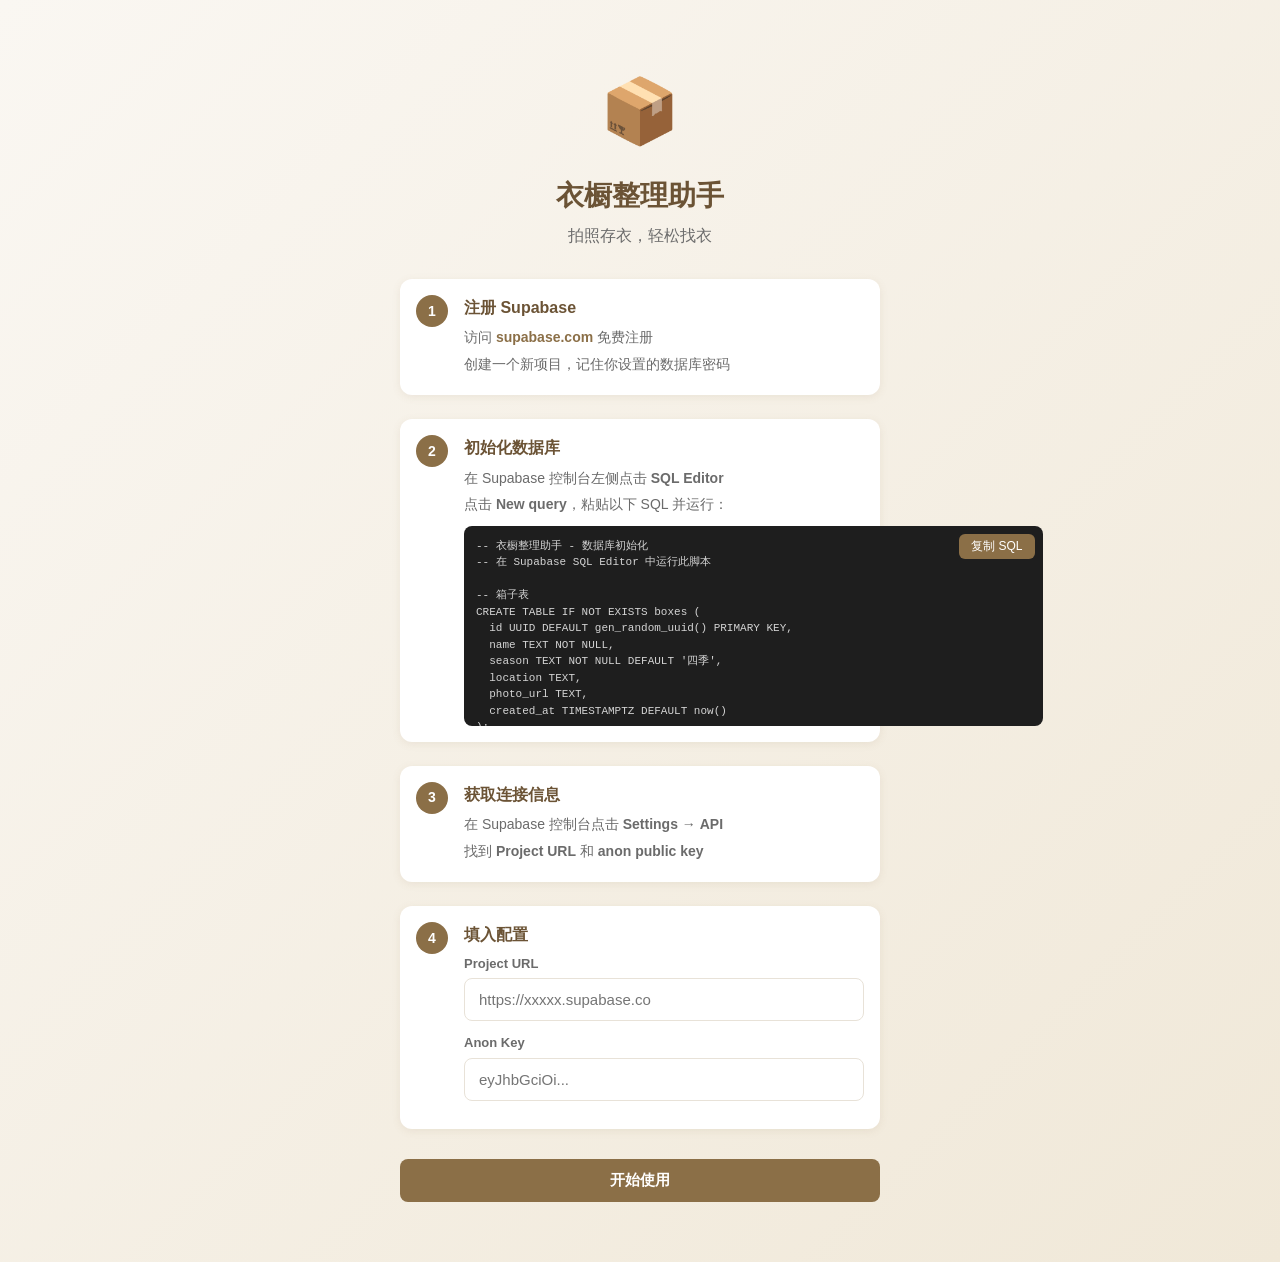
==== docs/index.html @ 1fc4393b "Update app with local Supabase SDK and fixes - Move app files to docs/ folder for GitHub Pages - Bun" ====
<!DOCTYPE html>
<html lang="zh-CN">
<head>
  <meta charset="UTF-8">
  <meta name="viewport" content="width=device-width, initial-scale=1.0, maximum-scale=1.0, user-scalable=no">
  <meta name="theme-color" content="#8B6F47">
  <meta name="apple-mobile-web-app-capable" content="yes">
  <meta name="apple-mobile-web-app-status-bar-style" content="black-translucent">
  <title>衣橱整理助手</title>
  <link rel="manifest" href="manifest.json">
  <link rel="icon" type="image/svg+xml" href="data:image/svg+xml,<svg xmlns='http://www.w3.org/2000/svg' viewBox='0 0 100 100'><text y='.9em' font-size='90'>📦</text></svg>">
  <link rel="stylesheet" href="style.css">
</head>
<body>

  <!-- ========== 引导配置页 ========== -->
  <div id="page-setup" class="page active">
    <div class="setup-container">
      <div class="setup-header">
        <div class="setup-icon">📦</div>
        <h1>衣橱整理助手</h1>
        <p class="setup-subtitle">拍照存衣，轻松找衣</p>
      </div>

      <div class="setup-steps">
        <div class="setup-step">
          <div class="step-num">1</div>
          <div class="step-content">
            <h3>注册 Supabase</h3>
            <p>访问 <a href="https://supabase.com" target="_blank">supabase.com</a> 免费注册</p>
            <p>创建一个新项目，记住你设置的数据库密码</p>
          </div>
        </div>

        <div class="setup-step">
          <div class="step-num">2</div>
          <div class="step-content">
            <h3>初始化数据库</h3>
            <p>在 Supabase 控制台左侧点击 <strong>SQL Editor</strong></p>
            <p>点击 <strong>New query</strong>，粘贴以下 SQL 并运行：</p>
            <div class="sql-block">
              <button class="copy-btn" onclick="copySQL()">复制 SQL</button>
              <pre id="sql-content">-- 衣橱整理助手 - 数据库初始化
-- 在 Supabase SQL Editor 中运行此脚本

-- 箱子表
CREATE TABLE IF NOT EXISTS boxes (
  id UUID DEFAULT gen_random_uuid() PRIMARY KEY,
  name TEXT NOT NULL,
  season TEXT NOT NULL DEFAULT '四季',
  location TEXT,
  photo_url TEXT,
  created_at TIMESTAMPTZ DEFAULT now()
);

-- 衣服表
CREATE TABLE IF NOT EXISTS clothes (
  id UUID DEFAULT gen_random_uuid() PRIMARY KEY,
  box_id UUID REFERENCES boxes(id) ON DELETE CASCADE,
  name TEXT NOT NULL,
  category TEXT,
  color TEXT,
  tags TEXT[] DEFAULT '{}',
  photo_url TEXT,
  ai_labels TEXT[] DEFAULT '{}',
  status TEXT DEFAULT 'stored' CHECK (status IN ('stored', 'taken_out')),
  created_at TIMESTAMPTZ DEFAULT now()
);

-- 启用 RLS（行级安全）
ALTER TABLE boxes ENABLE ROW LEVEL SECURITY;
ALTER TABLE clothes ENABLE ROW LEVEL SECURITY;

-- 允许匿名访问（个人使用）
CREATE POLICY "allow_all_boxes" ON boxes FOR ALL USING (true) WITH CHECK (true);
CREATE POLICY "allow_all_clothes" ON clothes FOR ALL USING (true) WITH CHECK (true);

-- 创建存储桶
INSERT INTO storage.buckets (id, name, public)
VALUES ('wardrobe-photos', 'wardrobe-photos', true)
ON CONFLICT (id) DO NOTHING;

-- 存储策略
CREATE POLICY "allow_upload_photos"
ON storage.objects FOR INSERT
WITH CHECK (bucket_id = 'wardrobe-photos');

CREATE POLICY "allow_read_photos"
ON storage.objects FOR SELECT
USING (bucket_id = 'wardrobe-photos');

CREATE POLICY "allow_delete_photos"
ON storage.objects FOR DELETE
USING (bucket_id = 'wardrobe-photos');</pre>
            </div>
          </div>
        </div>

        <div class="setup-step">
          <div class="step-num">3</div>
          <div class="step-content">
            <h3>获取连接信息</h3>
            <p>在 Supabase 控制台点击 <strong>Settings</strong> → <strong>API</strong></p>
            <p>找到 <strong>Project URL</strong> 和 <strong>anon public key</strong></p>
          </div>
        </div>

        <div class="setup-step">
          <div class="step-num">4</div>
          <div class="step-content">
            <h3>填入配置</h3>
            <div class="input-group">
              <label>Project URL</label>
              <input type="url" id="setup-url" placeholder="https://xxxxx.supabase.co">
            </div>
            <div class="input-group">
              <label>Anon Key</label>
              <input type="text" id="setup-key" placeholder="eyJhbGciOi...">
            </div>
          </div>
        </div>
      </div>

      <button class="btn-primary btn-start" onclick="startApp()">开始使用</button>
    </div>
  </div>

  <!-- ========== 主应用 ========== -->
  <div id="app" class="app-container" style="display:none">

    <!-- 顶部标题栏 -->
    <header class="app-header">
      <h1 id="header-title">我的衣橱</h1>
      <button id="btn-header-action" class="btn-icon" style="display:none">
        <svg width="24" height="24" viewBox="0 0 24 24" fill="none" stroke="currentColor" stroke-width="2">
          <path d="M3 12h18M3 6h18M3 18h18"/>
        </svg>
      </button>
    </header>

    <!-- ===== 首页 ===== -->
    <main id="page-home" class="page-content active">
      <div class="stats-bar">
        <div class="stat-item">
          <span class="stat-num" id="stat-boxes">0</span>
          <span class="stat-label">箱子</span>
        </div>
        <div class="stat-item">
          <span class="stat-num" id="stat-clothes">0</span>
          <span class="stat-label">衣物</span>
        </div>
        <div class="stat-item">
          <span class="stat-num" id="stat-stored">0</span>
          <span class="stat-label">已收纳</span>
        </div>
      </div>

      <div class="section-header">
        <h2>最近添加</h2>
        <a href="#" class="link-more" onclick="navigateTo('search');return false;">查看全部</a>
      </div>
      <div id="recent-clothes" class="clothes-grid"></div>

      <div class="section-header">
        <h2>我的箱子</h2>
        <button class="btn-text" onclick="navigateTo('boxes')">管理</button>
      </div>
      <div id="home-boxes" class="boxes-list"></div>

      <div id="empty-home" class="empty-state" style="display:none">
        <div class="empty-icon">👗</div>
        <p>还没有收纳任何衣物</p>
        <button class="btn-primary" onclick="navigateTo('add')">开始收纳</button>
      </div>
    </main>

    <!-- ===== 箱子列表页 ===== -->
    <main id="page-boxes" class="page-content">
      <div id="boxes-list" class="boxes-list"></div>
      <div id="empty-boxes" class="empty-state" style="display:none">
        <div class="empty-icon">📦</div>
        <p>还没有创建箱子</p>
        <button class="btn-primary" onclick="showAddBoxModal()">创建第一个箱子</button>
      </div>
    </main>

    <!-- ===== 箱子详情页 ===== -->
    <main id="page-box-detail" class="page-content">
      <div id="box-detail-header" class="box-detail-header"></div>
      <div id="box-clothes" class="clothes-grid"></div>
      <div id="empty-box-clothes" class="empty-state" style="display:none">
        <div class="empty-icon">🧹</div>
        <p>这个箱子是空的</p>
        <button class="btn-primary" onclick="navigateTo('add')">添加衣物</button>
      </div>
    </main>

    <!-- ===== 添加衣物页 ===== -->
    <main id="page-add" class="page-content">
      <div class="add-form">
        <!-- 拍照区域 -->
        <div class="photo-section">
          <div id="photo-preview" class="photo-preview" onclick="takePhoto()">
            <div class="photo-placeholder">
              <svg width="48" height="48" viewBox="0 0 24 24" fill="none" stroke="currentColor" stroke-width="1.5">
                <rect x="3" y="3" width="18" height="18" rx="2"/>
                <circle cx="8.5" cy="8.5" r="1.5"/>
                <path d="M21 15l-5-5L5 21"/>
              </svg>
              <span>点击拍照或选择图片</span>
            </div>
            <img id="photo-img" style="display:none">
          </div>
          <input type="file" id="photo-input" accept="image/*" capture="environment" style="display:none" onchange="handlePhoto(event)">

          <!-- AI 识别结果 -->
          <div id="ai-result" class="ai-result" style="display:none">
            <div class="ai-badge">🤖 AI 识别</div>
            <div id="ai-tags" class="ai-tags"></div>
          </div>
        </div>

        <!-- 表单 -->
        <div class="form-group">
          <label>衣物名称 <span class="required">*</span></label>
          <input type="text" id="add-name" placeholder="如：黑色羽绒服">
        </div>

        <div class="form-group">
          <label>分类</label>
          <select id="add-category">
            <option value="">请选择分类</option>
            <option value="上衣">上衣</option>
            <option value="裤子">裤子</option>
            <option value="裙子">裙子</option>
            <option value="外套">外套</option>
            <option value="内衣">内衣</option>
            <option value="鞋子">鞋子</option>
            <option value="配饰">配饰</option>
            <option value="其他">其他</option>
          </select>
        </div>

        <div class="form-group">
          <label>颜色</label>
          <div class="color-picker">
            <button class="color-btn" data-color="黑色" style="background:#333"></button>
            <button class="color-btn" data-color="白色" style="background:#fff;border:1px solid #ddd"></button>
            <button class="color-btn" data-color="红色" style="background:#e74c3c"></button>
            <button class="color-btn" data-color="蓝色" style="background:#3498db"></button>
            <button class="color-btn" data-color="绿色" style="background:#2ecc71"></button>
            <button class="color-btn" data-color="黄色" style="background:#f1c40f"></button>
            <button class="color-btn" data-color="灰色" style="background:#95a5a6"></button>
            <button class="color-btn" data-color="棕色" style="background:#8B6F47"></button>
            <button class="color-btn" data-color="粉色" style="background:#fd79a8"></button>
            <button class="color-btn" data-color="紫色" style="background:#9b59b6"></button>
          </div>
          <input type="text" id="add-color" placeholder="或输入颜色" style="margin-top:8px">
        </div>

        <div class="form-group">
          <label>标签</label>
          <div class="tags-input-wrapper">
            <div id="add-tags-container" class="tags-container"></div>
            <input type="text" id="add-tags-input" placeholder="输入标签后回车">
          </div>
        </div>

        <div class="form-group">
          <label>放入箱子 <span class="required">*</span></label>
          <select id="add-box">
            <option value="">请选择箱子</option>
          </select>
          <button class="btn-text btn-add-box-inline" onclick="showAddBoxModal()">+ 新建箱子</button>
        </div>

        <button class="btn-primary btn-save" onclick="saveClothes()" id="btn-save-clothes">
          <span class="btn-text-content">保存衣物</span>
          <span class="btn-loading" style="display:none">保存中...</span>
        </button>
      </div>
    </main>

    <!-- ===== 搜索页 ===== -->
    <main id="page-search" class="page-content">
      <div class="search-bar">
        <input type="text" id="search-input" placeholder="搜索衣物名称、标签、颜色...">
        <button class="btn-icon" onclick="doSearch()">
          <svg width="20" height="20" viewBox="0 0 24 24" fill="none" stroke="currentColor" stroke-width="2">
            <circle cx="11" cy="11" r="8"/>
            <path d="M21 21l-4.35-4.35"/>
          </svg>
        </button>
      </div>

      <div class="filter-bar">
        <button class="filter-chip active" data-filter="all" onclick="setFilter('all',this)">全部</button>
        <button class="filter-chip" data-filter="上衣" onclick="setFilter('上衣',this)">上衣</button>
        <button class="filter-chip" data-filter="裤子" onclick="setFilter('裤子',this)">裤子</button>
        <button class="filter-chip" data-filter="外套" onclick="setFilter('外套',this)">外套</button>
        <button class="filter-chip" data-filter="裙子" onclick="setFilter('裙子',this)">裙子</button>
        <button class="filter-chip" data-filter="鞋子" onclick="setFilter('鞋子',this)">鞋子</button>
      </div>

      <div class="filter-bar">
        <button class="filter-chip active" data-season="all" onclick="setSeasonFilter('all',this)">所有季节</button>
        <button class="filter-chip" data-season="春季" onclick="setSeasonFilter('春季',this)">春季</button>
        <button class="filter-chip" data-season="夏季" onclick="setSeasonFilter('夏季',this)">夏季</button>
        <button class="filter-chip" data-season="秋季" onclick="setSeasonFilter('秋季',this)">秋季</button>
        <button class="filter-chip" data-season="冬季" onclick="setSeasonFilter('冬季',this)">冬季</button>
      </div>

      <div id="search-results" class="clothes-grid"></div>
      <div id="empty-search" class="empty-state" style="display:none">
        <div class="empty-icon">🔍</div>
        <p>没有找到匹配的衣物</p>
      </div>
    </main>

    <!-- ===== 底部导航 ===== -->
    <nav class="bottom-nav">
      <button class="nav-item active" data-page="home" onclick="navigateTo('home')">
        <svg width="24" height="24" viewBox="0 0 24 24" fill="none" stroke="currentColor" stroke-width="2">
          <path d="M3 9l9-7 9 7v11a2 2 0 01-2 2H5a2 2 0 01-2-2z"/>
        </svg>
        <span>首页</span>
      </button>
      <button class="nav-item" data-page="boxes" onclick="navigateTo('boxes')">
        <svg width="24" height="24" viewBox="0 0 24 24" fill="none" stroke="currentColor" stroke-width="2">
          <path d="M21 16V8a2 2 0 00-1-1.73l-7-4a2 2 0 00-2 0l-7 4A2 2 0 003 8v8a2 2 0 001 1.73l7 4a2 2 0 002 0l7-4A2 2 0 0021 16z"/>
        </svg>
        <span>箱子</span>
      </button>
      <button class="nav-item nav-add" data-page="add" onclick="navigateTo('add')">
        <div class="nav-add-btn">
          <svg width="28" height="28" viewBox="0 0 24 24" fill="none" stroke="currentColor" stroke-width="2.5">
            <path d="M12 5v14M5 12h14"/>
          </svg>
        </div>
        <span>收纳</span>
      </button>
      <button class="nav-item" data-page="search" onclick="navigateTo('search')">
        <svg width="24" height="24" viewBox="0 0 24 24" fill="none" stroke="currentColor" stroke-width="2">
          <circle cx="11" cy="11" r="8"/>
          <path d="M21 21l-4.35-4.35"/>
        </svg>
        <span>搜索</span>
      </button>
      <button class="nav-item" data-page="settings" onclick="navigateTo('settings')">
        <svg width="24" height="24" viewBox="0 0 24 24" fill="none" stroke="currentColor" stroke-width="2">
          <circle cx="12" cy="12" r="3"/>
          <path d="M12 1v2M12 21v2M4.22 4.22l1.42 1.42M18.36 18.36l1.42 1.42M1 12h2M21 12h2M4.22 19.78l1.42-1.42M18.36 5.64l1.42-1.42"/>
        </svg>
        <span>设置</span>
      </button>
    </nav>
  </div>

  <!-- ========== 弹窗：添加箱子 ========== -->
  <div id="modal-add-box" class="modal-overlay" onclick="closeModal('modal-add-box')">
    <div class="modal-content" onclick="event.stopPropagation()">
      <div class="modal-header">
        <h2 id="modal-box-title">新建箱子</h2>
        <button class="btn-close" onclick="closeModal('modal-add-box')">&times;</button>
      </div>
      <div class="modal-body">
        <div class="form-group">
          <label>箱子名称 <span class="required">*</span></label>
          <input type="text" id="box-name" placeholder="如：冬季大箱子">
        </div>
        <div class="form-group">
          <label>季节</label>
          <div class="season-picker">
            <button class="season-btn active" data-season="春季" onclick="selectSeason(this)">🌸 春季</button>
            <button class="season-btn" data-season="夏季" onclick="selectSeason(this)">☀️ 夏季</button>
            <button class="season-btn" data-season="秋季" onclick="selectSeason(this)">🍂 秋季</button>
            <button class="season-btn" data-season="冬季" onclick="selectSeason(this)">❄️ 冬季</button>
            <button class="season-btn" data-season="四季" onclick="selectSeason(this)">📅 四季</button>
          </div>
        </div>
        <div class="form-group">
          <label>存放位置</label>
          <input type="text" id="box-location" placeholder="如：卧室床底、储物间">
        </div>
        <div class="form-group">
          <label>备注</label>
          <textarea id="box-notes" placeholder="可选备注信息" rows="2"></textarea>
        </div>
      </div>
      <div class="modal-footer">
        <button class="btn-secondary" onclick="closeModal('modal-add-box')">取消</button>
        <button class="btn-primary" onclick="saveBox()" id="btn-save-box">保存</button>
      </div>
    </div>
  </div>

  <!-- ========== 弹窗：衣物详情 ========== -->
  <div id="modal-clothes-detail" class="modal-overlay" onclick="closeModal('modal-clothes-detail')">
    <div class="modal-content modal-detail" onclick="event.stopPropagation()">
      <div class="modal-header">
        <h2 id="detail-title">衣物详情</h2>
        <button class="btn-close" onclick="closeModal('modal-clothes-detail')">&times;</button>
      </div>
      <div class="modal-body" id="detail-body"></div>
      <div class="modal-footer">
        <button class="btn-danger" onclick="deleteClothes()">删除</button>
        <button class="btn-secondary" onclick="toggleClothesStatus()" id="btn-toggle-status">标记取出</button>
      </div>
    </div>
  </div>

  <!-- ========== 设置页 ========== -->
  <main id="page-settings" class="page-content">
    <div class="settings-list">
      <div class="settings-item">
        <div class="settings-label">Supabase URL</div>
        <div class="settings-value" id="settings-url"></div>
      </div>
      <div class="settings-item">
        <div class="settings-label">Anon Key</div>
        <div class="settings-value" id="settings-key"></div>
      </div>
      <div class="settings-item clickable" onclick="exportData()">
        <div class="settings-label">导出数据</div>
        <div class="settings-arrow">›</div>
      </div>
      <div class="settings-item clickable" onclick="clearAllData()">
        <div class="settings-label" style="color:#e74c3c">清除所有数据</div>
        <div class="settings-arrow">›</div>
      </div>
    </div>
  </main>

  <!-- ========== Toast 提示 ========== -->
  <div id="toast" class="toast"></div>

  <!-- 全局错误显示 -->
  <div id="global-error" style="display:none;position:fixed;top:0;left:0;right:0;background:#FEE2E2;color:#991B1B;padding:16px;z-index:999;font-size:14px;text-align:center;"></div>

  <!-- Supabase JS SDK（本地文件，无需 CDN） -->
  <script src="lib/supabase.min.js"></script>
  <!-- 应用代码 -->
  <script src="app.js"></script>

  <!-- 加载检测 -->
  <script>
    window.addEventListener('load', function() {
      var errDiv = document.getElementById('global-error');
      if (typeof window.supabase === 'undefined') {
        errDiv.innerHTML = '网络加载失败：Supabase SDK 无法加载。<br>请检查网络连接，或尝试使用 VPN/切换网络后刷新页面。';
        errDiv.style.display = 'block';
      }
    });
  </script>
</body>
</html>
---- docs/style.css ----
/* ============================
   衣橱整理助手 - 样式表
   Mobile-first, warm palette
   ============================ */

:root {
  --primary: #8B6F47;
  --primary-light: #A68B5B;
  --primary-dark: #6B5335;
  --bg: #FAF7F2;
  --surface: #FFFFFF;
  --text: #2D2D2D;
  --text-secondary: #6B6B6B;
  --text-light: #999;
  --border: #E8E2D8;
  --danger: #E74C3C;
  --success: #27AE60;
  --warning: #F39C12;
  --shadow: 0 2px 8px rgba(139,111,71,0.1);
  --shadow-lg: 0 4px 20px rgba(139,111,71,0.15);
  --radius: 12px;
  --radius-sm: 8px;
  --nav-height: 64px;
  --header-height: 56px;
}

* { margin: 0; padding: 0; box-sizing: border-box; }

body {
  font-family: -apple-system, BlinkMacSystemFont, "Segoe UI", "PingFang SC",
    "Hiragino Sans GB", "Microsoft YaHei", sans-serif;
  background: var(--bg);
  color: var(--text);
  line-height: 1.6;
  -webkit-font-smoothing: antialiased;
  overscroll-behavior: none;
}

/* ===== 引导页 ===== */
.page { display: none; }
.page.active { display: block; }

#page-setup {
  min-height: 100vh;
  background: linear-gradient(135deg, #FAF7F2 0%, #F0E8D8 100%);
  padding: 20px;
  overflow-y: auto;
}

.setup-container {
  max-width: 480px;
  margin: 0 auto;
  padding-bottom: 40px;
}

.setup-header {
  text-align: center;
  padding: 40px 0 30px;
}

.setup-icon { font-size: 64px; margin-bottom: 12px; }
.setup-header h1 { font-size: 28px; color: var(--primary-dark); }
.setup-subtitle { color: var(--text-secondary); font-size: 16px; margin-top: 4px; }

.setup-steps { margin-bottom: 30px; }

.setup-step {
  display: flex;
  gap: 16px;
  margin-bottom: 24px;
  padding: 16px;
  background: var(--surface);
  border-radius: var(--radius);
  box-shadow: var(--shadow);
}

.step-num {
  width: 32px;
  height: 32px;
  min-width: 32px;
  background: var(--primary);
  color: #fff;
  border-radius: 50%;
  display: flex;
  align-items: center;
  justify-content: center;
  font-weight: 700;
  font-size: 14px;
}

.step-content { flex: 1; }
.step-content h3 { font-size: 16px; margin-bottom: 6px; color: var(--primary-dark); }
.step-content p { font-size: 14px; color: var(--text-secondary); margin-bottom: 4px; }
.step-content a { color: var(--primary); text-decoration: none; font-weight: 600; }

.sql-block {
  position: relative;
  background: #1E1E1E;
  border-radius: var(--radius-sm);
  margin-top: 10px;
  overflow: hidden;
}

.sql-block pre {
  padding: 12px;
  color: #D4D4D4;
  font-size: 11px;
  line-height: 1.5;
  overflow-x: auto;
  max-height: 200px;
  white-space: pre;
}

.copy-btn {
  position: absolute;
  top: 8px;
  right: 8px;
  background: var(--primary);
  color: #fff;
  border: none;
  padding: 4px 12px;
  border-radius: 6px;
  font-size: 12px;
  cursor: pointer;
  z-index: 1;
}

.input-group { margin-bottom: 12px; }
.input-group label {
  display: block;
  font-size: 13px;
  font-weight: 600;
  color: var(--text-secondary);
  margin-bottom: 4px;
}

.btn-start {
  width: 100%;
  padding: 16px;
  font-size: 18px;
  font-weight: 700;
}

/* ===== 通用按钮 ===== */
.btn-primary {
  background: var(--primary);
  color: #fff;
  border: none;
  padding: 12px 24px;
  border-radius: var(--radius-sm);
  font-size: 15px;
  font-weight: 600;
  cursor: pointer;
  transition: background 0.2s;
}
.btn-primary:hover { background: var(--primary-dark); }
.btn-primary:active { transform: scale(0.97); }

.btn-secondary {
  background: var(--bg);
  color: var(--text);
  border: 1px solid var(--border);
  padding: 10px 20px;
  border-radius: var(--radius-sm);
  font-size: 14px;
  cursor: pointer;
}

.btn-danger {
  background: none;
  color: var(--danger);
  border: 1px solid var(--danger);
  padding: 10px 20px;
  border-radius: var(--radius-sm);
  font-size: 14px;
  cursor: pointer;
}

.btn-text {
  background: none;
  border: none;
  color: var(--primary);
  font-size: 14px;
  font-weight: 600;
  cursor: pointer;
}

.btn-icon {
  background: none;
  border: none;
  color: var(--text);
  cursor: pointer;
  padding: 8px;
  border-radius: 50%;
}
.btn-icon:hover { background: rgba(0,0,0,0.05); }

/* ===== 表单元素 ===== */
input[type="text"],
input[type="url"],
select,
textarea {
  width: 100%;
  padding: 12px 14px;
  border: 1px solid var(--border);
  border-radius: var(--radius-sm);
  font-size: 15px;
  background: var(--surface);
  color: var(--text);
  transition: border-color 0.2s;
  font-family: inherit;
}

input:focus, select:focus, textarea:focus {
  outline: none;
  border-color: var(--primary);
  box-shadow: 0 0 0 3px rgba(139,111,71,0.1);
}

.form-group {
  margin-bottom: 18px;
}

.form-group label {
  display: block;
  font-size: 14px;
  font-weight: 600;
  color: var(--text);
  margin-bottom: 6px;
}

.required { color: var(--danger); }

/* ===== 应用主容器 ===== */
.app-container {
  display: flex;
  flex-direction: column;
  height: 100vh;
  height: 100dvh;
}

.app-header {
  height: var(--header-height);
  padding: 0 16px;
  display: flex;
  align-items: center;
  justify-content: space-between;
  background: var(--surface);
  border-bottom: 1px solid var(--border);
  position: sticky;
  top: 0;
  z-index: 10;
}

.app-header h1 {
  font-size: 20px;
  font-weight: 700;
  color: var(--primary-dark);
}

.page-content {
  display: none;
  flex: 1;
  overflow-y: auto;
  padding: 16px;
  padding-bottom: calc(var(--nav-height) + 20px);
  -webkit-overflow-scrolling: touch;
}

.page-content.active { display: block; }

/* ===== 首页统计 ===== */
.stats-bar {
  display: flex;
  gap: 12px;
  margin-bottom: 24px;
}

.stat-item {
  flex: 1;
  background: var(--surface);
  border-radius: var(--radius);
  padding: 16px;
  text-align: center;
  box-shadow: var(--shadow);
}

.stat-num {
  display: block;
  font-size: 28px;
  font-weight: 800;
  color: var(--primary);
  line-height: 1.2;
}

.stat-label {
  font-size: 12px;
  color: var(--text-secondary);
  margin-top: 2px;
}

/* ===== 区块标题 ===== */
.section-header {
  display: flex;
  align-items: center;
  justify-content: space-between;
  margin-bottom: 12px;
  margin-top: 8px;
}

.section-header h2 {
  font-size: 18px;
  font-weight: 700;
}

.link-more {
  color: var(--primary);
  font-size: 14px;
  text-decoration: none;
}

/* ===== 衣物网格 ===== */
.clothes-grid {
  display: grid;
  grid-template-columns: repeat(2, 1fr);
  gap: 12px;
}

.clothes-card {
  background: var(--surface);
  border-radius: var(--radius);
  overflow: hidden;
  box-shadow: var(--shadow);
  cursor: pointer;
  transition: transform 0.2s, box-shadow 0.2s;
}
.clothes-card:active { transform: scale(0.97); }

.clothes-card-img {
  width: 100%;
  aspect-ratio: 1;
  object-fit: cover;
  background: var(--bg);
  display: block;
}

.clothes-card-img.placeholder {
  display: flex;
  align-items: center;
  justify-content: center;
  font-size: 48px;
  color: var(--text-light);
}

.clothes-card-info {
  padding: 10px;
}

.clothes-card-name {
  font-size: 14px;
  font-weight: 600;
  white-space: nowrap;
  overflow: hidden;
  text-overflow: ellipsis;
}

.clothes-card-meta {
  font-size: 12px;
  color: var(--text-secondary);
  margin-top: 2px;
  display: flex;
  align-items: center;
  gap: 6px;
}

.clothes-card-status {
  display: inline-block;
  padding: 1px 6px;
  border-radius: 4px;
  font-size: 11px;
  font-weight: 600;
}
.clothes-card-status.stored { background: #E8F5E9; color: #2E7D32; }
.clothes-card-status.taken_out { background: #FFF3E0; color: #E65100; }

/* ===== 箱子列表 ===== */
.boxes-list {
  display: flex;
  flex-direction: column;
  gap: 12px;
}

.box-card {
  background: var(--surface);
  border-radius: var(--radius);
  padding: 16px;
  box-shadow: var(--shadow);
  display: flex;
  align-items: center;
  gap: 14px;
  cursor: pointer;
  transition: transform 0.2s;
}
.box-card:active { transform: scale(0.98); }

.box-card-icon {
  width: 52px;
  height: 52px;
  min-width: 52px;
  background: linear-gradient(135deg, var(--primary-light), var(--primary));
  border-radius: var(--radius-sm);
  display: flex;
  align-items: center;
  justify-content: center;
  font-size: 24px;
  color: #fff;
}

.box-card-info { flex: 1; min-width: 0; }
.box-card-name { font-size: 16px; font-weight: 600; }

.box-card-meta {
  font-size: 13px;
  color: var(--text-secondary);
  margin-top: 2px;
}

.box-card-count {
  font-size: 14px;
  font-weight: 700;
  color: var(--primary);
  white-space: nowrap;
}

/* ===== 箱子详情 ===== */
.box-detail-header {
  background: var(--surface);
  border-radius: var(--radius);
  padding: 16px;
  margin-bottom: 16px;
  box-shadow: var(--shadow);
}

.box-detail-title {
  font-size: 20px;
  font-weight: 700;
  margin-bottom: 4px;
}

.box-detail-meta {
  font-size: 14px;
  color: var(--text-secondary);
}

.box-detail-actions {
  margin-top: 12px;
  display: flex;
  gap: 8px;
}

/* ===== 拍照区域 ===== */
.photo-section { margin-bottom: 20px; }

.photo-preview {
  width: 100%;
  aspect-ratio: 4/3;
  background: var(--surface);
  border: 2px dashed var(--border);
  border-radius: var(--radius);
  display: flex;
  align-items: center;
  justify-content: center;
  cursor: pointer;
  overflow: hidden;
  transition: border-color 0.2s;
}
.photo-preview:hover { border-color: var(--primary); }

.photo-placeholder {
  display: flex;
  flex-direction: column;
  align-items: center;
  gap: 8px;
  color: var(--text-light);
  font-size: 14px;
}

.photo-preview img {
  width: 100%;
  height: 100%;
  object-fit: cover;
}

/* ===== AI 识别结果 ===== */
.ai-result {
  margin-top: 12px;
  padding: 12px;
  background: #FFF8E1;
  border-radius: var(--radius-sm);
  border: 1px solid #FFE082;
}

.ai-badge {
  font-size: 13px;
  font-weight: 600;
  color: #F57F17;
  margin-bottom: 8px;
}

.ai-tags {
  display: flex;
  flex-wrap: wrap;
  gap: 6px;
}

.ai-tag {
  background: #FFF3E0;
  color: #E65100;
  padding: 4px 10px;
  border-radius: 20px;
  font-size: 12px;
  font-weight: 500;
  cursor: pointer;
  transition: background 0.2s;
}
.ai-tag:hover { background: #FFE0B2; }
.ai-tag.selected { background: var(--primary); color: #fff; }

/* ===== 颜色选择器 ===== */
.color-picker {
  display: flex;
  gap: 8px;
  flex-wrap: wrap;
}

.color-btn {
  width: 36px;
  height: 36px;
  border-radius: 50%;
  border: 3px solid transparent;
  cursor: pointer;
  transition: transform 0.2s, border-color 0.2s;
}
.color-btn:active { transform: scale(0.9); }
.color-btn.active { border-color: var(--primary); transform: scale(1.1); }

/* ===== 标签输入 ===== */
.tags-input-wrapper {
  border: 1px solid var(--border);
  border-radius: var(--radius-sm);
  padding: 8px;
  background: var(--surface);
  display: flex;
  flex-wrap: wrap;
  gap: 6px;
  cursor: text;
}

.tags-input-wrapper:focus-within {
  border-color: var(--primary);
  box-shadow: 0 0 0 3px rgba(139,111,71,0.1);
}

.tags-container { display: flex; flex-wrap: wrap; gap: 6px; }

.tag-item {
  background: var(--bg);
  color: var(--text);
  padding: 4px 10px;
  border-radius: 20px;
  font-size: 13px;
  display: flex;
  align-items: center;
  gap: 4px;
}

.tag-remove {
  cursor: pointer;
  font-size: 16px;
  color: var(--text-light);
  line-height: 1;
}
.tag-remove:hover { color: var(--danger); }

.tags-input-wrapper input {
  border: none;
  outline: none;
  flex: 1;
  min-width: 80px;
  padding: 4px;
  font-size: 14px;
  background: transparent;
}

/* ===== 搜索 ===== */
.search-bar {
  display: flex;
  gap: 8px;
  margin-bottom: 12px;
}

.search-bar input {
  flex: 1;
  padding: 12px 14px;
  border: 1px solid var(--border);
  border-radius: 24px;
  font-size: 15px;
  background: var(--surface);
}

.search-bar input:focus {
  outline: none;
  border-color: var(--primary);
}

.filter-bar {
  display: flex;
  gap: 8px;
  overflow-x: auto;
  padding-bottom: 8px;
  margin-bottom: 8px;
  -webkit-overflow-scrolling: touch;
}
.filter-bar::-webkit-scrollbar { display: none; }

.filter-chip {
  white-space: nowrap;
  padding: 6px 14px;
  border-radius: 20px;
  border: 1px solid var(--border);
  background: var(--surface);
  font-size: 13px;
  cursor: pointer;
  transition: all 0.2s;
}
.filter-chip.active {
  background: var(--primary);
  color: #fff;
  border-color: var(--primary);
}

/* ===== 添加表单 ===== */
.add-form {
  padding-bottom: 20px;
}

.btn-add-box-inline {
  margin-top: 8px;
  font-size: 13px;
}

.btn-save {
  width: 100%;
  padding: 14px;
  font-size: 16px;
  margin-top: 10px;
}

/* ===== 季节选择 ===== */
.season-picker {
  display: flex;
  gap: 8px;
  flex-wrap: wrap;
}

.season-btn {
  flex: 1;
  min-width: 60px;
  padding: 10px 8px;
  border: 1px solid var(--border);
  border-radius: var(--radius-sm);
  background: var(--surface);
  font-size: 13px;
  cursor: pointer;
  text-align: center;
  transition: all 0.2s;
}
.season-btn.active {
  background: var(--primary);
  color: #fff;
  border-color: var(--primary);
}

/* ===== 弹窗 ===== */
.modal-overlay {
  display: none;
  position: fixed;
  top: 0; left: 0; right: 0; bottom: 0;
  background: rgba(0,0,0,0.5);
  z-index: 100;
  justify-content: center;
  align-items: flex-end;
  padding: 20px;
}

.modal-overlay.active {
  display: flex;
}

.modal-content {
  background: var(--surface);
  border-radius: var(--radius) var(--radius) 0 0;
  width: 100%;
  max-width: 480px;
  max-height: 85vh;
  overflow-y: auto;
  animation: slideUp 0.3s ease;
}

.modal-detail {
  border-radius: var(--radius);
  align-self: center;
}

@keyframes slideUp {
  from { transform: translateY(100%); opacity: 0; }
  to { transform: translateY(0); opacity: 1; }
}

.modal-header {
  display: flex;
  align-items: center;
  justify-content: space-between;
  padding: 16px 20px;
  border-bottom: 1px solid var(--border);
}

.modal-header h2 { font-size: 18px; }

.btn-close {
  background: none;
  border: none;
  font-size: 28px;
  color: var(--text-light);
  cursor: pointer;
  line-height: 1;
}

.modal-body { padding: 20px; }
.modal-footer {
  display: flex;
  gap: 10px;
  justify-content: flex-end;
  padding: 16px 20px;
  border-top: 1px solid var(--border);
}

/* ===== 详情弹窗 ===== */
.detail-photo {
  width: 100%;
  aspect-ratio: 4/3;
  object-fit: cover;
  border-radius: var(--radius-sm);
  margin-bottom: 16px;
}

.detail-tags {
  display: flex;
  flex-wrap: wrap;
  gap: 6px;
  margin: 12px 0;
}

.detail-tag {
  background: var(--bg);
  padding: 4px 10px;
  border-radius: 20px;
  font-size: 13px;
  color: var(--text-secondary);
}

.detail-row {
  display: flex;
  justify-content: space-between;
  padding: 10px 0;
  border-bottom: 1px solid var(--border);
  font-size: 14px;
}

.detail-row-label { color: var(--text-secondary); }
.detail-row-value { font-weight: 600; }

/* ===== 设置页 ===== */
#page-settings {
  display: none;
  padding-bottom: calc(var(--nav-height) + 20px);
}
#page-settings.active { display: block; }

.settings-list {
  background: var(--surface);
  border-radius: var(--radius);
  overflow: hidden;
  box-shadow: var(--shadow);
}

.settings-item {
  padding: 14px 16px;
  border-bottom: 1px solid var(--border);
  display: flex;
  align-items: center;
  justify-content: space-between;
}

.settings-item:last-child { border-bottom: none; }
.settings-item.clickable { cursor: pointer; }
.settings-item.clickable:active { background: var(--bg); }

.settings-label { font-size: 14px; font-weight: 500; }
.settings-value {
  font-size: 13px;
  color: var(--text-light);
  max-width: 200px;
  overflow: hidden;
  text-overflow: ellipsis;
  white-space: nowrap;
}

.settings-arrow {
  font-size: 20px;
  color: var(--text-light);
}

/* ===== 底部导航 ===== */
.bottom-nav {
  position: fixed;
  bottom: 0;
  left: 0;
  right: 0;
  height: var(--nav-height);
  background: var(--surface);
  border-top: 1px solid var(--border);
  display: flex;
  z-index: 50;
  padding-bottom: env(safe-area-inset-bottom);
}

.nav-item {
  flex: 1;
  display: flex;
  flex-direction: column;
  align-items: center;
  justify-content: center;
  gap: 2px;
  background: none;
  border: none;
  color: var(--text-light);
  font-size: 11px;
  cursor: pointer;
  transition: color 0.2s;
  padding: 0;
}

.nav-item.active { color: var(--primary); }
.nav-item svg { width: 22px; height: 22px; }

.nav-add-btn {
  width: 44px;
  height: 44px;
  background: var(--primary);
  color: #fff;
  border-radius: 50%;
  display: flex;
  align-items: center;
  justify-content: center;
  margin-top: -12px;
  box-shadow: 0 2px 8px rgba(139,111,71,0.3);
}

/* ===== 空状态 ===== */
.empty-state {
  text-align: center;
  padding: 60px 20px;
  color: var(--text-light);
}

.empty-icon { font-size: 64px; margin-bottom: 16px; }
.empty-state p { font-size: 16px; margin-bottom: 20px; }

/* ===== Toast ===== */
.toast {
  position: fixed;
  top: 80px;
  left: 50%;
  transform: translateX(-50%) translateY(-20px);
  background: var(--text);
  color: #fff;
  padding: 10px 20px;
  border-radius: 24px;
  font-size: 14px;
  opacity: 0;
  pointer-events: none;
  transition: all 0.3s;
  z-index: 200;
  max-width: 80%;
  text-align: center;
}

.toast.show {
  opacity: 1;
  transform: translateX(-50%) translateY(0);
}

/* ===== 加载中 ===== */
.loading-spinner {
  display: flex;
  align-items: center;
  justify-content: center;
  padding: 40px;
}

.spinner {
  width: 32px;
  height: 32px;
  border: 3px solid var(--border);
  border-top-color: var(--primary);
  border-radius: 50%;
  animation: spin 0.8s linear infinite;
}

@keyframes spin { to { transform: rotate(360deg); } }

/* ===== 响应式 ===== */
@media (min-width: 768px) {
  .clothes-grid {
    grid-template-columns: repeat(3, 1fr);
  }

  .modal-content {
    border-radius: var(--radius);
    align-self: center;
  }
}

@media (min-width: 1024px) {
  .clothes-grid {
    grid-template-columns: repeat(4, 1fr);
  }

  .app-container {
    max-width: 480px;
    margin: 0 auto;
    border-left: 1px solid var(--border);
    border-right: 1px solid var(--border);
  }

  .bottom-nav {
    max-width: 480px;
    left: 50%;
    transform: translateX(-50%);
  }
}
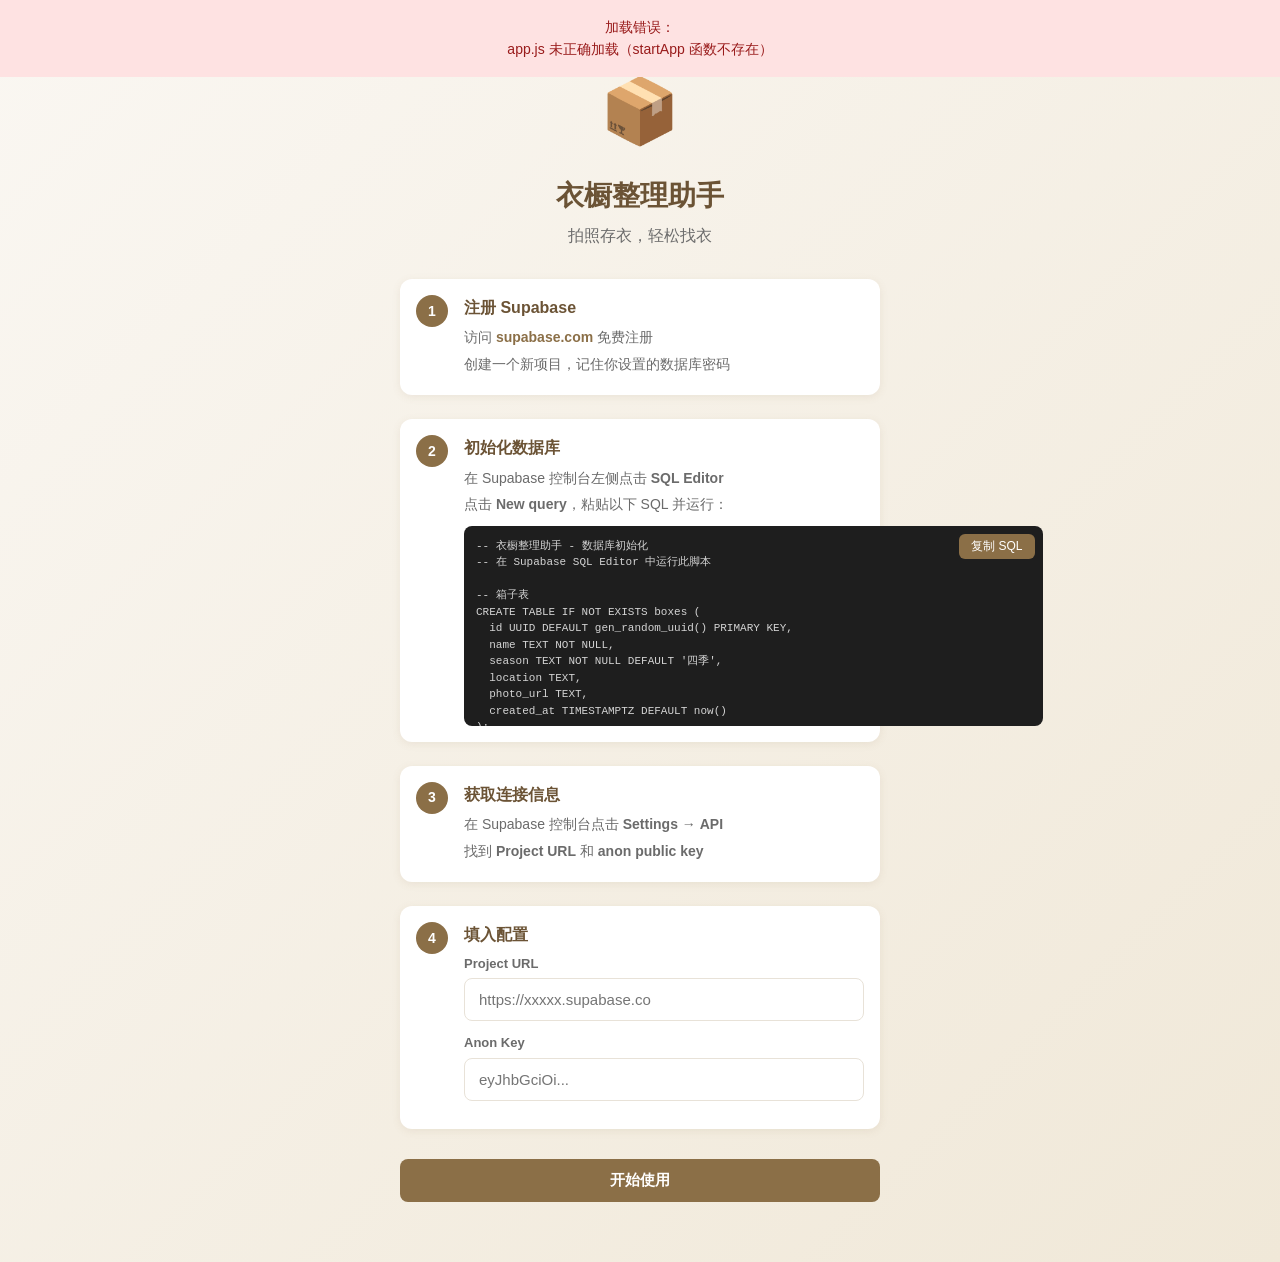
==== commit ecde2e3f: "Add detailed loading diagnostics and backup click handler" ====
--- a/docs/index.html
+++ b/docs/index.html
@@ -121,7 +121,7 @@
         </div>
       </div>
 
-      <button class="btn-primary btn-start" onclick="startApp()">开始使用</button>
+      <button class="btn-primary btn-start" id="btn-start" onclick="startApp()">开始使用</button>
     </div>
   </div>
 
@@ -442,13 +442,34 @@
   <!-- 应用代码 -->
   <script src="app.js"></script>
 
-  <!-- 加载检测 -->
+  <!-- 加载检测 + 调试 -->
   <script>
     window.addEventListener('load', function() {
       var errDiv = document.getElementById('global-error');
+      var errors = [];
+
+      // 检查 Supabase SDK
       if (typeof window.supabase === 'undefined') {
-        errDiv.innerHTML = '网络加载失败：Supabase SDK 无法加载。<br>请检查网络连接，或尝试使用 VPN/切换网络后刷新页面。';
+        errors.push('Supabase SDK 未加载');
+      }
+
+      // 检查 app.js 中的 startApp 函数
+      if (typeof startApp !== 'function') {
+        errors.push('app.js 未正确加载（startApp 函数不存在）');
+      }
+
+      if (errors.length > 0) {
+        errDiv.innerHTML = '加载错误：<br>' + errors.join('<br>');
         errDiv.style.display = 'block';
+      } else {
+        // app.js 正常加载，给按钮绑定事件作为备份
+        var btn = document.getElementById('btn-start');
+        if (btn) {
+          btn.addEventListener('click', function(e) {
+            e.preventDefault();
+            startApp();
+          });
+        }
       }
     });
   </script>
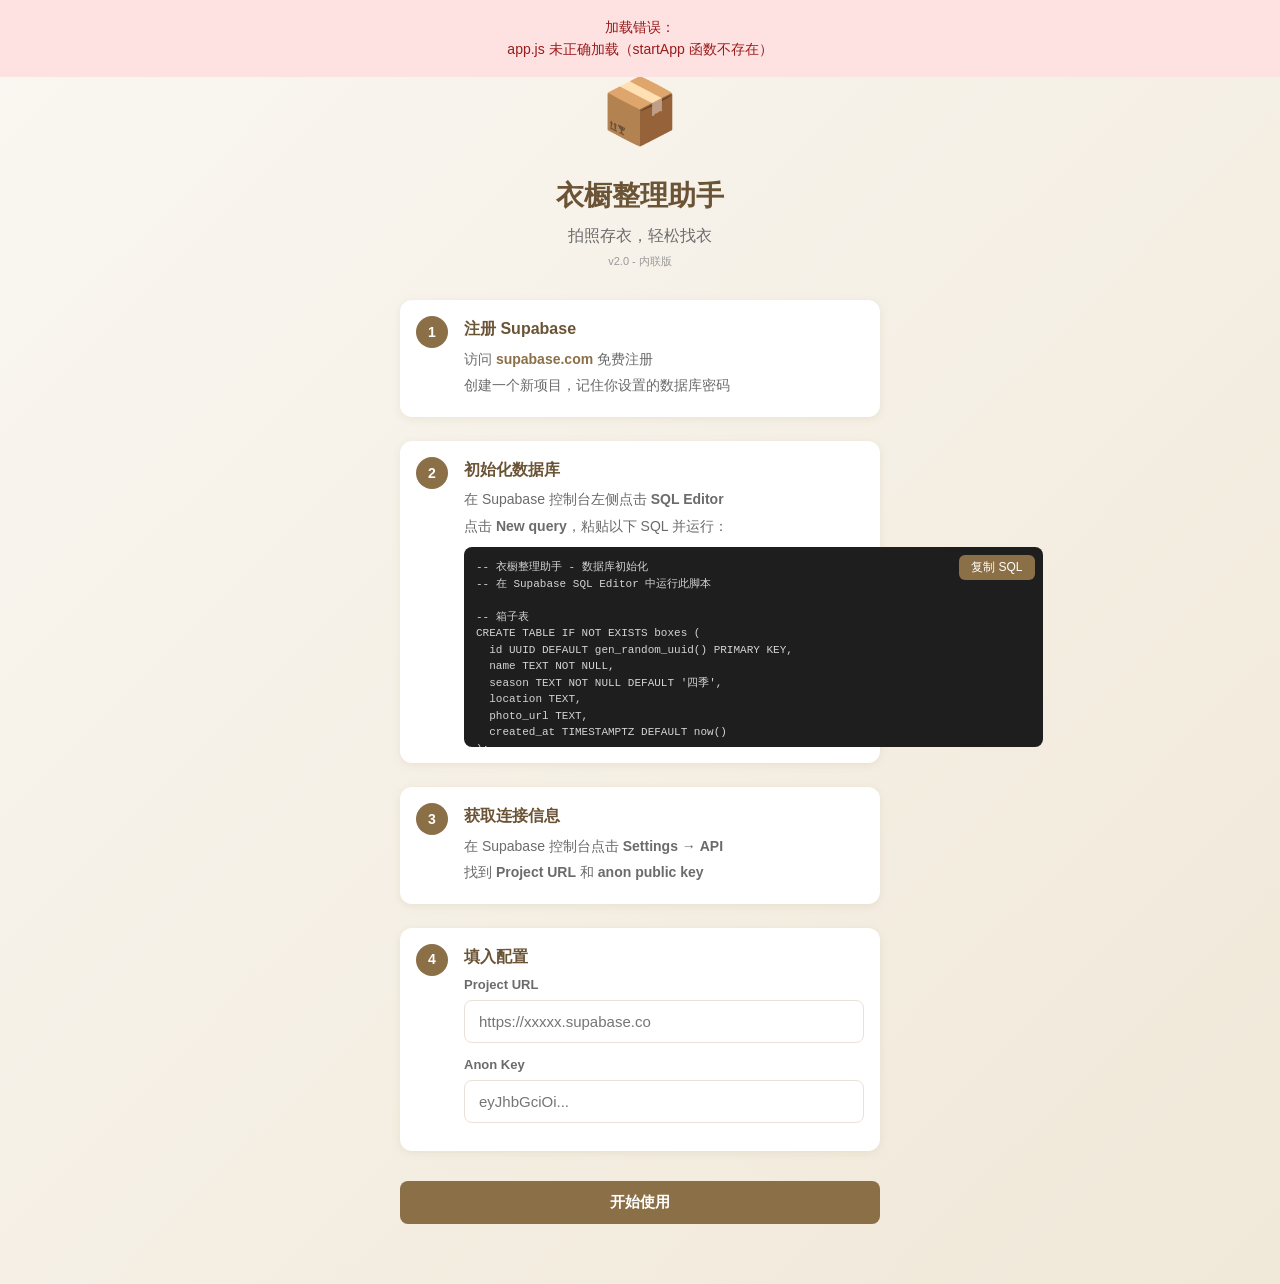
==== commit c73c9945: "Add cache-control headers and version indicator" ====
--- a/docs/index.html
+++ b/docs/index.html
@@ -6,7 +6,10 @@
   <meta name="theme-color" content="#8B6F47">
   <meta name="apple-mobile-web-app-capable" content="yes">
   <meta name="apple-mobile-web-app-status-bar-style" content="black-translucent">
-  <title>衣橱整理助手</title>
+  <meta http-equiv="Cache-Control" content="no-cache, no-store, must-revalidate">
+  <meta http-equiv="Pragma" content="no-cache">
+  <meta http-equiv="Expires" content="0">
+  <title>衣橱整理助手 v2</title>
   <link rel="manifest" href="manifest.json">
   <link rel="icon" type="image/svg+xml" href="data:image/svg+xml,<svg xmlns='http://www.w3.org/2000/svg' viewBox='0 0 100 100'><text y='.9em' font-size='90'>📦</text></svg>">
   <link rel="stylesheet" href="style.css">
@@ -20,6 +23,7 @@
         <div class="setup-icon">📦</div>
         <h1>衣橱整理助手</h1>
         <p class="setup-subtitle">拍照存衣，轻松找衣</p>
+        <p style="color:#999;font-size:11px;margin-top:4px">v2.0 - 内联版</p>
       </div>
 
       <div class="setup-steps">
@@ -440,9 +444,1143 @@
   <!-- Supabase JS SDK（本地文件，无需 CDN） -->
   <script src="lib/supabase.min.js"></script>
   <!-- 应用代码 -->
-  <script src="app.js"></script>
-
-  <!-- 加载检测 + 调试 -->
+
+  <script>
+// ==========================================
+// 衣橱整理助手 - 主应用逻辑
+// ==========================================
+
+// ---------- 全局状态 ----------
+let supabase = null;
+let mobileNetModel = null;
+let allBoxes = [];
+let allClothes = [];
+let currentBoxId = null;
+let currentClothesId = null;
+let currentTags = [];
+let currentPhotoData = null;  // base64 compressed photo
+let currentFilter = 'all';
+let currentSeasonFilter = 'all';
+let isEditingBox = false;
+let editingBoxId = null;
+
+// ---------- 衣物类别映射 (MobileNet → 中文) ----------
+const CATEGORY_MAP = {
+  // 上衣
+  'shirt': '上衣', 'blouse': '上衣', 'tee_shirt': '上衣', 'sweatshirt': '上衣',
+  'jersey': '上衣', 'cardigan': '上衣', 'pullover': '上衣', 'tank_top': '上衣',
+  'polo_shirt': '上衣', 'henley': '上衣', 'Windsor_tie': '上衣',
+  // 外套
+  'coat': '外套', 'jacket': '外套', 'overcoat': '外套', 'fur_coat': '外套',
+  'raincoat': '外套', 'trench_coat': '外套', 'poncho': '外套', 'cape': '外套',
+  'lab_coat': '外套', 'suit_jacket': '外套', 'bathrobe': '外套',
+  'bulletproof_vest': '外套', 'vestment': '外套',
+  // 裤子
+  'jeans': '裤子', 'trousers': '裤子', 'pants': '裤子', 'shorts': '裤子',
+  'bathing_trunks': '裤子', 'gym_shorts': '裤子',
+  // 裙子
+  'skirt': '裙子', 'mini-skirt': '裙子', 'hoopskirt': '裙子', 'gown': '裙子',
+  'dress': '裙子', 'sarong': '裙子',
+  // 鞋子
+  'shoe': '鞋子', 'sneaker': '鞋子', 'boot': '鞋子', 'sandal': '鞋子',
+  'clog': '鞋子', 'Loafer': '鞋子', 'oxford': '鞋子', 'running_shoe': '鞋子',
+  'cowboy_boot': '鞋子', 'flip_flop': '鞋子', 'slipper': '鞋子',
+  // 配饰
+  'hat': '配饰', 'cap': '配饰', 'sunglasses': '配饰', 'handbag': '配饰',
+  'purse': '配饰', 'wallet': '配饰', 'bow_tie': '配饰', 'necklace': '配饰',
+  'bracelet': '配饰', 'ring': '配饰', 'watch': '配饰', 'bolo_tie': '配饰',
+  'bonnet': '配饰', 'sombrero': '配饰',
+  // 包
+  'backpack': '配饰', 'briefcase': '配饰', 'suitcase': '配饰',
+  'mailbag': '配饰', 'shopping_basket': '配饰',
+};
+
+// 中文颜色关键词
+const COLOR_KEYWORDS = {
+  '黑色': ['black', 'dark'],
+  '白色': ['white', 'light'],
+  '红色': ['red', 'crimson', 'scarlet'],
+  '蓝色': ['blue', 'navy', 'cobalt'],
+  '绿色': ['green', 'olive', 'lime'],
+  '黄色': ['yellow', 'gold'],
+  '灰色': ['gray', 'grey', 'silver'],
+  '棕色': ['brown', 'tan', 'beige', 'khaki'],
+  '粉色': ['pink', 'rose'],
+  '紫色': ['purple', 'violet', 'lavender'],
+  '橙色': ['orange'],
+};
+
+// ---------- 初始化 ----------
+document.addEventListener('DOMContentLoaded', () => {
+  try {
+    // 检查是否已有 Supabase 配置
+    const url = localStorage.getItem('supabase_url');
+    const key = localStorage.getItem('supabase_key');
+
+    if (url && key && typeof window.supabase !== 'undefined') {
+      initSupabase(url, key);
+      document.getElementById('page-setup').classList.remove('active');
+      document.getElementById('app').style.display = 'flex';
+      loadAllData();
+    }
+
+    // 标签输入事件
+    const tagsInput = document.getElementById('add-tags-input');
+    if (tagsInput) {
+      tagsInput.addEventListener('keydown', (e) => {
+        if (e.key === 'Enter' || e.key === ',') {
+          e.preventDefault();
+          const tag = tagsInput.value.trim();
+          if (tag && !currentTags.includes(tag)) {
+            currentTags.push(tag);
+            renderTags();
+          }
+          tagsInput.value = '';
+        }
+      });
+    }
+
+    // 颜色选择器事件
+    document.querySelectorAll('.color-btn').forEach(btn => {
+      btn.addEventListener('click', () => {
+        document.querySelectorAll('.color-btn').forEach(b => b.classList.remove('active'));
+        btn.classList.add('active');
+        document.getElementById('add-color').value = btn.dataset.color;
+      });
+    });
+
+    // 搜索输入回车
+    const searchInput = document.getElementById('search-input');
+    if (searchInput) {
+      searchInput.addEventListener('keydown', (e) => {
+        if (e.key === 'Enter') doSearch();
+      });
+      searchInput.addEventListener('input', debounce(doSearch, 300));
+    }
+
+    // 预加载 AI 模型（不阻塞主流程）
+    setTimeout(() => loadAIModel(), 3000);
+  } catch (err) {
+    console.error('Init error:', err);
+  }
+});
+
+// ---------- Supabase 初始化 ----------
+function initSupabase(url, key) {
+  supabase = window.supabase.createClient(url, key);
+}
+
+// ---------- 引导页操作 ----------
+function copySQL() {
+  const sql = document.getElementById('sql-content').textContent;
+  navigator.clipboard.writeText(sql).then(() => {
+    showToast('SQL 已复制到剪贴板');
+  }).catch(() => {
+    // fallback
+    const textarea = document.createElement('textarea');
+    textarea.value = sql;
+    document.body.appendChild(textarea);
+    textarea.select();
+    document.execCommand('copy');
+    document.body.removeChild(textarea);
+    showToast('SQL 已复制到剪贴板');
+  });
+}
+
+function showSetupError(msg) {
+  var errBox = document.getElementById('setup-error');
+  if (!errBox) {
+    errBox = document.createElement('div');
+    errBox.id = 'setup-error';
+    var btn = document.querySelector('.btn-start');
+    if (btn && btn.parentNode) {
+      btn.parentNode.insertBefore(errBox, btn);
+    }
+  }
+  errBox.style.cssText = 'background:#FEE2E2;color:#991B1B;padding:12px;border-radius:8px;margin-bottom:12px;font-size:14px;';
+  errBox.innerHTML = msg;
+}
+
+function startApp() {
+  try {
+    var urlEl = document.getElementById('setup-url');
+    var keyEl = document.getElementById('setup-key');
+    var btn = document.querySelector('.btn-start');
+
+    if (!urlEl || !keyEl) {
+      showSetupError('页面元素缺失，请刷新页面');
+      return;
+    }
+
+    var url = urlEl.value.trim();
+    var key = keyEl.value.trim();
+
+    // 清除旧错误
+    var oldErr = document.getElementById('setup-error');
+    if (oldErr) oldErr.style.display = 'none';
+
+    if (!url || !key) {
+      showSetupError('请填写 Project URL 和 Anon Key');
+      return;
+    }
+
+    if (url.indexOf('supabase.co') === -1) {
+      showSetupError('URL 格式不正确，应包含 supabase.co');
+      return;
+    }
+
+    if (typeof window.supabase === 'undefined') {
+      showSetupError('Supabase SDK 未加载，请刷新页面重试');
+      return;
+    }
+
+    btn.textContent = '连接中...';
+    btn.disabled = true;
+
+    localStorage.setItem('supabase_url', url);
+    localStorage.setItem('supabase_key', key);
+
+    initSupabase(url, key);
+
+    supabase.from('boxes').select('id').limit(1).then(function(result) {
+      if (result.error) {
+        throw result.error;
+      }
+      document.getElementById('page-setup').classList.remove('active');
+      document.getElementById('app').style.display = 'flex';
+      showToast('连接成功！');
+      loadAllData();
+    }).catch(function(err) {
+      var msg = err.message || JSON.stringify(err) || '请检查配置';
+      showSetupError('连接失败：' + msg + '<br><br>请检查：<br>1. 是否已在 SQL Editor 中运行了 setup.sql<br>2. URL 和 Key 是否正确');
+    }).finally(function() {
+      btn.textContent = '开始使用';
+      btn.disabled = false;
+    });
+
+  } catch (e) {
+    showSetupError('发生错误：' + e.message);
+  }
+}
+
+// ---------- 页面导航 ----------
+function navigateTo(page) {
+  // 隐藏所有页面
+  document.querySelectorAll('.page-content').forEach(p => p.classList.remove('active'));
+
+  // 显示目标页面
+  const target = document.getElementById('page-' + page);
+  if (target) target.classList.add('active');
+
+  // 更新导航高亮
+  document.querySelectorAll('.nav-item').forEach(n => n.classList.remove('active'));
+  const navBtn = document.querySelector(`.nav-item[data-page="${page}"]`);
+  if (navBtn) navBtn.classList.add('active');
+
+  // 更新标题
+  const titles = {
+    home: '我的衣橱',
+    boxes: '箱子管理',
+    add: '收纳衣物',
+    search: '搜索衣物',
+    settings: '设置',
+    'box-detail': '箱子详情',
+  };
+  document.getElementById('header-title').textContent = titles[page] || '衣橱整理助手';
+
+  // 页面进入时的操作
+  if (page === 'home') renderHome();
+  if (page === 'boxes') renderBoxes();
+  if (page === 'add') prepareAddPage();
+  if (page === 'search') {
+    document.getElementById('search-input').focus();
+    doSearch();
+  }
+  if (page === 'settings') renderSettings();
+}
+
+// ---------- 数据加载 ----------
+async function loadAllData() {
+  await Promise.all([loadBoxes(), loadClothes()]);
+  renderHome();
+}
+
+async function loadBoxes() {
+  try {
+    const { data, error } = await supabase
+      .from('boxes')
+      .select('*')
+      .order('created_at', { ascending: false });
+    if (error) throw error;
+    allBoxes = data || [];
+  } catch (err) {
+    showToast('加载箱子失败：' + err.message);
+  }
+}
+
+async function loadClothes() {
+  try {
+    const { data, error } = await supabase
+      .from('clothes')
+      .select('*')
+      .order('created_at', { ascending: false });
+    if (error) throw error;
+    allClothes = data || [];
+  } catch (err) {
+    showToast('加载衣物失败：' + err.message);
+  }
+}
+
+// ---------- 首页渲染 ----------
+function renderHome() {
+  const stored = allClothes.filter(c => c.status === 'stored').length;
+  document.getElementById('stat-boxes').textContent = allBoxes.length;
+  document.getElementById('stat-clothes').textContent = allClothes.length;
+  document.getElementById('stat-stored').textContent = stored;
+
+  // 最近添加
+  const recent = allClothes.slice(0, 6);
+  const recentContainer = document.getElementById('recent-clothes');
+  const emptyHome = document.getElementById('empty-home');
+
+  if (allClothes.length === 0) {
+    recentContainer.innerHTML = '';
+    emptyHome.style.display = 'block';
+  } else {
+    emptyHome.style.display = 'none';
+    recentContainer.innerHTML = recent.map(c => renderClothesCard(c)).join('');
+  }
+
+  // 箱子列表
+  const boxesContainer = document.getElementById('home-boxes');
+  const topBoxes = allBoxes.slice(0, 3);
+  boxesContainer.innerHTML = topBoxes.map(box => {
+    const count = allClothes.filter(c => c.box_id === box.id).length;
+    const seasonEmoji = { '春季': '🌸', '夏季': '☀️', '秋季': '🍂', '冬季': '❄️', '四季': '📅' };
+    return `
+      <div class="box-card" onclick="openBoxDetail('${box.id}')">
+        <div class="box-card-icon">${seasonEmoji[box.season] || '📦'}</div>
+        <div class="box-card-info">
+          <div class="box-card-name">${escapeHtml(box.name)}</div>
+          <div class="box-card-meta">${box.location || box.season}</div>
+        </div>
+        <div class="box-card-count">${count} 件</div>
+      </div>
+    `;
+  }).join('');
+}
+
+// ---------- 箱子列表渲染 ----------
+function renderBoxes() {
+  const container = document.getElementById('boxes-list');
+  const emptyBoxes = document.getElementById('empty-boxes');
+
+  if (allBoxes.length === 0) {
+    container.innerHTML = '';
+    emptyBoxes.style.display = 'block';
+  } else {
+    emptyBoxes.style.display = 'none';
+    const seasonEmoji = { '春季': '🌸', '夏季': '☀️', '秋季': '🍂', '冬季': '❄️', '四季': '📅' };
+    container.innerHTML = allBoxes.map(box => {
+      const count = allClothes.filter(c => c.box_id === box.id).length;
+      return `
+        <div class="box-card" onclick="openBoxDetail('${box.id}')">
+          <div class="box-card-icon">${seasonEmoji[box.season] || '📦'}</div>
+          <div class="box-card-info">
+            <div class="box-card-name">${escapeHtml(box.name)}</div>
+            <div class="box-card-meta">${escapeHtml(box.location || box.season)} · ${box.season}</div>
+          </div>
+          <div class="box-card-count">${count} 件</div>
+        </div>
+      `;
+    }).join('');
+  }
+}
+
+// ---------- 箱子详情 ----------
+function openBoxDetail(boxId) {
+  currentBoxId = boxId;
+  const box = allBoxes.find(b => b.id === boxId);
+  if (!box) return;
+
+  const clothes = allClothes.filter(c => c.box_id === boxId);
+  const seasonEmoji = { '春季': '🌸', '夏季': '☀️', '秋季': '🍂', '冬季': '❄️', '四季': '📅' };
+
+  document.getElementById('box-detail-header').innerHTML = `
+    <div class="box-detail-title">${seasonEmoji[box.season] || '📦'} ${escapeHtml(box.name)}</div>
+    <div class="box-detail-meta">
+      ${box.location ? '📍 ' + escapeHtml(box.location) + ' · ' : ''}${box.season} · ${clothes.length} 件衣物
+    </div>
+    <div class="box-detail-actions">
+      <button class="btn-secondary" onclick="editBox('${boxId}')">编辑</button>
+      <button class="btn-danger" onclick="deleteBox('${boxId}')">删除箱子</button>
+    </div>
+  `;
+
+  const container = document.getElementById('box-clothes');
+  const emptyBoxClothes = document.getElementById('empty-box-clothes');
+
+  if (clothes.length === 0) {
+    container.innerHTML = '';
+    emptyBoxClothes.style.display = 'block';
+  } else {
+    emptyBoxClothes.style.display = 'none';
+    container.innerHTML = clothes.map(c => renderClothesCard(c)).join('');
+  }
+
+  navigateTo('box-detail');
+  document.getElementById('header-title').textContent = box.name;
+}
+
+// ---------- 衣物卡片渲染 ----------
+function renderClothesCard(clothes) {
+  const box = allBoxes.find(b => b.id === clothes.box_id);
+  const statusClass = clothes.status === 'stored' ? 'stored' : 'taken_out';
+  const statusText = clothes.status === 'stored' ? '已收纳' : '已取出';
+
+  const imgHtml = clothes.photo_url
+    ? `<img class="clothes-card-img" src="${clothes.photo_url}" alt="${escapeHtml(clothes.name)}" loading="lazy">`
+    : `<div class="clothes-card-img placeholder">👕</div>`;
+
+  return `
+    <div class="clothes-card" onclick="openClothesDetail('${clothes.id}')">
+      ${imgHtml}
+      <div class="clothes-card-info">
+        <div class="clothes-card-name">${escapeHtml(clothes.name)}</div>
+        <div class="clothes-card-meta">
+          <span class="clothes-card-status ${statusClass}">${statusText}</span>
+          ${box ? escapeHtml(box.name) : ''}
+        </div>
+      </div>
+    </div>
+  `;
+}
+
+// ---------- 衣物详情弹窗 ----------
+function openClothesDetail(clothesId) {
+  currentClothesId = clothesId;
+  const clothes = allClothes.find(c => c.id === clothesId);
+  if (!clothes) return;
+
+  const box = allBoxes.find(b => b.id === clothes.box_id);
+  const tags = [...(clothes.tags || []), ...(clothes.ai_labels || [])];
+  const uniqueTags = [...new Set(tags)];
+
+  document.getElementById('detail-title').textContent = clothes.name;
+
+  let html = '';
+  if (clothes.photo_url) {
+    html += `<img class="detail-photo" src="${clothes.photo_url}" alt="${escapeHtml(clothes.name)}">`;
+  }
+
+  if (uniqueTags.length > 0) {
+    html += `<div class="detail-tags">${uniqueTags.map(t => `<span class="detail-tag">${escapeHtml(t)}</span>`).join('')}</div>`;
+  }
+
+  html += `
+    <div class="detail-row">
+      <span class="detail-row-label">分类</span>
+      <span class="detail-row-value">${clothes.category || '未分类'}</span>
+    </div>
+    <div class="detail-row">
+      <span class="detail-row-label">颜色</span>
+      <span class="detail-row-value">${clothes.color || '未标注'}</span>
+    </div>
+    <div class="detail-row">
+      <span class="detail-row-label">箱子</span>
+      <span class="detail-row-value">${box ? escapeHtml(box.name) : '未知'}</span>
+    </div>
+    <div class="detail-row">
+      <span class="detail-row-label">位置</span>
+      <span class="detail-row-value">${box ? escapeHtml(box.location || '未设置') : '未知'}</span>
+    </div>
+    <div class="detail-row">
+      <span class="detail-row-label">状态</span>
+      <span class="detail-row-value">${clothes.status === 'stored' ? '✅ 已收纳' : '📤 已取出'}</span>
+    </div>
+    <div class="detail-row">
+      <span class="detail-row-label">添加时间</span>
+      <span class="detail-row-value">${new Date(clothes.created_at).toLocaleDateString('zh-CN')}</span>
+    </div>
+  `;
+
+  document.getElementById('detail-body').innerHTML = html;
+
+  // 更新按钮文字
+  const toggleBtn = document.getElementById('btn-toggle-status');
+  toggleBtn.textContent = clothes.status === 'stored' ? '标记取出' : '标记放回';
+
+  openModal('modal-clothes-detail');
+}
+
+async function toggleClothesStatus() {
+  if (!currentClothesId) return;
+  const clothes = allClothes.find(c => c.id === currentClothesId);
+  if (!clothes) return;
+
+  const newStatus = clothes.status === 'stored' ? 'taken_out' : 'stored';
+  try {
+    const { error } = await supabase
+      .from('clothes')
+      .update({ status: newStatus })
+      .eq('id', currentClothesId);
+    if (error) throw error;
+
+    clothes.status = newStatus;
+    showToast(newStatus === 'stored' ? '已标记放回' : '已标记取出');
+    closeModal('modal-clothes-detail');
+    renderHome();
+  } catch (err) {
+    showToast('操作失败：' + err.message);
+  }
+}
+
+async function deleteClothes() {
+  if (!currentClothesId) return;
+  if (!confirm('确定要删除这件衣物吗？')) return;
+
+  try {
+    const clothes = allClothes.find(c => c.id === currentClothesId);
+
+    // 删除图片
+    if (clothes && clothes.photo_url) {
+      const path = extractStoragePath(clothes.photo_url);
+      if (path) {
+        await supabase.storage.from('wardrobe-photos').remove([path]);
+      }
+    }
+
+    const { error } = await supabase.from('clothes').delete().eq('id', currentClothesId);
+    if (error) throw error;
+
+    allClothes = allClothes.filter(c => c.id !== currentClothesId);
+    showToast('已删除');
+    closeModal('modal-clothes-detail');
+    renderHome();
+  } catch (err) {
+    showToast('删除失败：' + err.message);
+  }
+}
+
+// ---------- 添加箱子 ----------
+function showAddBoxModal() {
+  isEditingBox = false;
+  editingBoxId = null;
+  document.getElementById('modal-box-title').textContent = '新建箱子';
+  document.getElementById('box-name').value = '';
+  document.getElementById('box-location').value = '';
+  document.getElementById('box-notes').value = '';
+  document.querySelectorAll('.season-btn').forEach(b => b.classList.remove('active'));
+  document.querySelector('.season-btn[data-season="四季"]').classList.add('active');
+  openModal('modal-add-box');
+}
+
+function editBox(boxId) {
+  const box = allBoxes.find(b => b.id === boxId);
+  if (!box) return;
+
+  isEditingBox = true;
+  editingBoxId = boxId;
+  document.getElementById('modal-box-title').textContent = '编辑箱子';
+  document.getElementById('box-name').value = box.name;
+  document.getElementById('box-location').value = box.location || '';
+  document.getElementById('box-notes').value = box.notes || '';
+
+  document.querySelectorAll('.season-btn').forEach(b => b.classList.remove('active'));
+  const seasonBtn = document.querySelector(`.season-btn[data-season="${box.season}"]`);
+  if (seasonBtn) seasonBtn.classList.add('active');
+
+  openModal('modal-add-box');
+}
+
+function selectSeason(btn) {
+  document.querySelectorAll('.season-btn').forEach(b => b.classList.remove('active'));
+  btn.classList.add('active');
+}
+
+async function saveBox() {
+  const name = document.getElementById('box-name').value.trim();
+  if (!name) {
+    showToast('请输入箱子名称');
+    return;
+  }
+
+  const season = document.querySelector('.season-btn.active')?.dataset.season || '四季';
+  const location = document.getElementById('box-location').value.trim();
+  const notes = document.getElementById('box-notes').value.trim();
+
+  try {
+    if (isEditingBox && editingBoxId) {
+      const { error } = await supabase
+        .from('boxes')
+        .update({ name, season, location, notes })
+        .eq('id', editingBoxId);
+      if (error) throw error;
+
+      const box = allBoxes.find(b => b.id === editingBoxId);
+      if (box) Object.assign(box, { name, season, location, notes });
+      showToast('箱子已更新');
+    } else {
+      const { data, error } = await supabase
+        .from('boxes')
+        .insert({ name, season, location, notes })
+        .select()
+        .single();
+      if (error) throw error;
+
+      allBoxes.unshift(data);
+      showToast('箱子已创建');
+    }
+
+    closeModal('modal-add-box');
+    renderBoxes();
+    prepareAddPage(); // 刷新箱子下拉
+  } catch (err) {
+    showToast('保存失败：' + err.message);
+  }
+}
+
+async function deleteBox(boxId) {
+  const clothesInBox = allClothes.filter(c => c.box_id === boxId);
+  const msg = clothesInBox.length > 0
+    ? `箱子中有 ${clothesInBox.length} 件衣物，删除箱子会同时删除这些衣物。确定吗？`
+    : '确定要删除这个箱子吗？';
+
+  if (!confirm(msg)) return;
+
+  try {
+    const { error } = await supabase.from('boxes').delete().eq('id', boxId);
+    if (error) throw error;
+
+    allBoxes = allBoxes.filter(b => b.id !== boxId);
+    allClothes = allClothes.filter(c => c.box_id !== boxId);
+    showToast('箱子已删除');
+    navigateTo('boxes');
+  } catch (err) {
+    showToast('删除失败：' + err.message);
+  }
+}
+
+// ---------- 收纳衣物页面 ----------
+function prepareAddPage() {
+  // 刷新箱子下拉
+  const select = document.getElementById('add-box');
+  const currentVal = select.value;
+  select.innerHTML = '<option value="">请选择箱子</option>' +
+    allBoxes.map(b => `<option value="${b.id}">${escapeHtml(b.name)} (${b.season})</option>`).join('');
+  if (currentVal) select.value = currentVal;
+
+  // 如果从箱子详情页进入，自动选中
+  if (currentBoxId) {
+    select.value = currentBoxId;
+  }
+}
+
+// ---------- 拍照处理 ----------
+function takePhoto() {
+  document.getElementById('photo-input').click();
+}
+
+async function handlePhoto(event) {
+  const file = event.target.files[0];
+  if (!file) return;
+
+  // 压缩图片
+  const compressed = await compressImage(file, 800, 0.8);
+  currentPhotoData = compressed;
+
+  // 显示预览
+  const img = document.getElementById('photo-img');
+  img.src = compressed;
+  img.style.display = 'block';
+  document.querySelector('.photo-placeholder').style.display = 'none';
+
+  // AI 识别
+  runAIClassification(img);
+}
+
+function compressImage(file, maxSize, quality) {
+  return new Promise((resolve) => {
+    const reader = new FileReader();
+    reader.onload = (e) => {
+      const img = new Image();
+      img.onload = () => {
+        const canvas = document.createElement('canvas');
+        let { width, height } = img;
+
+        if (width > maxSize || height > maxSize) {
+          if (width > height) {
+            height = (height * maxSize) / width;
+            width = maxSize;
+          } else {
+            width = (width * maxSize) / height;
+            height = maxSize;
+          }
+        }
+
+        canvas.width = width;
+        canvas.height = height;
+        const ctx = canvas.getContext('2d');
+        ctx.drawImage(img, 0, 0, width, height);
+        resolve(canvas.toDataURL('image/jpeg', quality));
+      };
+      img.src = e.target.result;
+    };
+    reader.readAsDataURL(file);
+  });
+}
+
+// ---------- AI 图像识别 ----------
+async function loadAIModel() {
+  try {
+    // 等待 TF.js 加载完成（最多等 10 秒）
+    let waitCount = 0;
+    while (!window.tf && waitCount < 20) {
+      await new Promise(r => setTimeout(r, 500));
+      waitCount++;
+    }
+    if (window.mobilenet) {
+      mobileNetModel = await window.mobilenet.load();
+      console.log('MobileNet loaded');
+    } else {
+      console.warn('MobileNet not available, AI classification disabled');
+    }
+  } catch (err) {
+    console.warn('AI model load failed:', err);
+  }
+}
+
+async function runAIClassification(imgElement) {
+  if (!mobileNetModel) {
+    try { await loadAIModel(); } catch(e) {}
+  }
+  if (!mobileNetModel) {
+    // AI 不可用，只做颜色检测
+    const resultDiv = document.getElementById('ai-result');
+    const tagsDiv = document.getElementById('ai-tags');
+    const detectedColor = detectDominantColor(imgElement);
+    if (detectedColor) {
+      resultDiv.style.display = 'block';
+      tagsDiv.innerHTML = `<span class="ai-tag selected" onclick="applyAITag(this, '${detectedColor}')">${detectedColor}</span>
+        <span style="color:#999;font-size:12px;margin-left:8px">（AI模型未加载，仅检测颜色）</span>`;
+      if (!document.getElementById('add-color').value) {
+        document.getElementById('add-color').value = detectedColor;
+      }
+    }
+    return;
+  }
+
+  const resultDiv = document.getElementById('ai-result');
+  const tagsDiv = document.getElementById('ai-tags');
+
+  try {
+    resultDiv.style.display = 'block';
+    tagsDiv.innerHTML = '<span style="color:#999">识别中...</span>';
+
+    const predictions = await mobileNetModel.classify(imgElement, 5);
+
+    // 提取类别标签
+    const aiLabels = [];
+    let detectedCategory = '';
+    let detectedColor = '';
+
+    for (const pred of predictions) {
+      const className = pred.className.toLowerCase();
+      const probability = pred.probability;
+
+      // 匹配衣物类别
+      for (const [key, value] of Object.entries(CATEGORY_MAP)) {
+        if (className.includes(key.toLowerCase())) {
+          if (!detectedCategory && probability > 0.1) {
+            detectedCategory = value;
+          }
+          aiLabels.push(value);
+          break;
+        }
+      }
+
+      // 提取英文标签
+      const parts = className.split(',').map(s => s.trim());
+      parts.forEach(part => {
+        if (part.length > 2 && part.length < 20) {
+          aiLabels.push(part);
+        }
+      });
+    }
+
+    // 从图片检测颜色
+    detectedColor = detectDominantColor(imgElement);
+
+    // 显示 AI 结果
+    const uniqueLabels = [...new Set(aiLabels)].slice(0, 8);
+    tagsDiv.innerHTML = uniqueLabels.map(label =>
+      `<span class="ai-tag" onclick="applyAITag(this, '${escapeHtml(label)}')">${escapeHtml(label)}</span>`
+    ).join('');
+
+    // 自动填充
+    if (detectedCategory && !document.getElementById('add-category').value) {
+      document.getElementById('add-category').value = detectedCategory;
+    }
+    if (detectedColor && !document.getElementById('add-color').value) {
+      document.getElementById('add-color').value = detectedColor;
+      // 高亮颜色按钮
+      document.querySelectorAll('.color-btn').forEach(btn => {
+        btn.classList.toggle('active', btn.dataset.color === detectedColor);
+      });
+    }
+
+    // 保存 AI 标签供后续使用
+    imgElement._aiLabels = uniqueLabels;
+
+  } catch (err) {
+    console.warn('AI classification failed:', err);
+    tagsDiv.innerHTML = '<span style="color:#999">识别失败，请手动添加标签</span>';
+  }
+}
+
+function applyAITag(element, tag) {
+  element.classList.toggle('selected');
+
+  if (!currentTags.includes(tag)) {
+    currentTags.push(tag);
+    renderTags();
+  }
+}
+
+// ---------- 颜色检测 ----------
+function detectDominantColor(imgElement) {
+  try {
+    const canvas = document.createElement('canvas');
+    const ctx = canvas.getContext('2d');
+    canvas.width = 50;
+    canvas.height = 50;
+    ctx.drawImage(imgElement, 0, 0, 50, 50);
+
+    const imageData = ctx.getImageData(0, 0, 50, 50).data;
+    let r = 0, g = 0, b = 0, count = 0;
+
+    for (let i = 0; i < imageData.length; i += 16) { // 采样
+      r += imageData[i];
+      g += imageData[i + 1];
+      b += imageData[i + 2];
+      count++;
+    }
+
+    r = Math.round(r / count);
+    g = Math.round(g / count);
+    b = Math.round(b / count);
+
+    return rgbToColorName(r, g, b);
+  } catch {
+    return '';
+  }
+}
+
+function rgbToColorName(r, g, b) {
+  const hsl = rgbToHsl(r, g, b);
+  const [h, s, l] = hsl;
+
+  if (l < 15) return '黑色';
+  if (l > 85) return '白色';
+  if (s < 15) {
+    if (l < 40) return '黑色';
+    if (l < 70) return '灰色';
+    return '白色';
+  }
+
+  if (h < 15 || h >= 345) return '红色';
+  if (h < 45) return '橙色';
+  if (h < 70) return '黄色';
+  if (h < 160) return '绿色';
+  if (h < 200) return '蓝色';
+  if (h < 260) return '紫色';
+  if (h < 300) return '粉色';
+  return '红色';
+}
+
+function rgbToHsl(r, g, b) {
+  r /= 255; g /= 255; b /= 255;
+  const max = Math.max(r, g, b), min = Math.min(r, g, b);
+  let h, s, l = (max + min) / 2;
+
+  if (max === min) {
+    h = s = 0;
+  } else {
+    const d = max - min;
+    s = l > 0.5 ? d / (2 - max - min) : d / (max + min);
+    switch (max) {
+      case r: h = ((g - b) / d + (g < b ? 6 : 0)) / 6; break;
+      case g: h = ((b - r) / d + 2) / 6; break;
+      case b: h = ((r - g) / d + 4) / 6; break;
+    }
+  }
+
+  return [Math.round(h * 360), Math.round(s * 100), Math.round(l * 100)];
+}
+
+// ---------- 标签管理 ----------
+function renderTags() {
+  const container = document.getElementById('add-tags-container');
+  container.innerHTML = currentTags.map((tag, i) =>
+    `<span class="tag-item">${escapeHtml(tag)}<span class="tag-remove" onclick="removeTag(${i})">&times;</span></span>`
+  ).join('');
+}
+
+function removeTag(index) {
+  currentTags.splice(index, 1);
+  renderTags();
+}
+
+// ---------- 保存衣物 ----------
+async function saveClothes() {
+  const name = document.getElementById('add-name').value.trim();
+  const category = document.getElementById('add-category').value;
+  const color = document.getElementById('add-color').value.trim();
+  const boxId = document.getElementById('add-box').value;
+
+  if (!name) {
+    showToast('请输入衣物名称');
+    return;
+  }
+  if (!boxId) {
+    showToast('请选择箱子');
+    return;
+  }
+
+  const saveBtn = document.getElementById('btn-save-clothes');
+  const btnText = saveBtn.querySelector('.btn-text-content');
+  const btnLoading = saveBtn.querySelector('.btn-loading');
+  saveBtn.disabled = true;
+  btnText.style.display = 'none';
+  btnLoading.style.display = 'inline';
+
+  try {
+    let photoUrl = '';
+
+    // 上传图片
+    if (currentPhotoData) {
+      photoUrl = await uploadPhoto(currentPhotoData);
+    }
+
+    // 获取 AI 标签
+    const aiLabels = [];
+    const imgEl = document.getElementById('photo-img');
+    if (imgEl._aiLabels) {
+      aiLabels.push(...imgEl._aiLabels);
+    }
+
+    // 保存到数据库
+    const { data, error } = await supabase
+      .from('clothes')
+      .insert({
+        name,
+        category,
+        color,
+        tags: currentTags,
+        photo_url: photoUrl,
+        ai_labels: aiLabels,
+        box_id: boxId,
+        status: 'stored',
+      })
+      .select()
+      .single();
+
+    if (error) throw error;
+
+    allClothes.unshift(data);
+    showToast('衣物已保存！');
+
+    // 重置表单
+    resetAddForm();
+    navigateTo('home');
+
+  } catch (err) {
+    showToast('保存失败：' + err.message);
+  } finally {
+    saveBtn.disabled = false;
+    btnText.style.display = 'inline';
+    btnLoading.style.display = 'none';
+  }
+}
+
+async function uploadPhoto(base64Data) {
+  const fileName = `clothes/${Date.now()}_${Math.random().toString(36).slice(2, 8)}.jpg`;
+
+  // 将 base64 转为 Blob
+  const response = await fetch(base64Data);
+  const blob = await response.blob();
+
+  const { data, error } = await supabase.storage
+    .from('wardrobe-photos')
+    .upload(fileName, blob, {
+      contentType: 'image/jpeg',
+      upsert: false,
+    });
+
+  if (error) throw error;
+
+  // 获取公开 URL
+  const { data: urlData } = supabase.storage
+    .from('wardrobe-photos')
+    .getPublicUrl(fileName);
+
+  return urlData.publicUrl;
+}
+
+function resetAddForm() {
+  document.getElementById('add-name').value = '';
+  document.getElementById('add-category').value = '';
+  document.getElementById('add-color').value = '';
+  document.getElementById('add-box').value = '';
+  currentTags = [];
+  currentPhotoData = null;
+  renderTags();
+
+  document.getElementById('photo-img').style.display = 'none';
+  document.querySelector('.photo-placeholder').style.display = 'flex';
+  document.getElementById('ai-result').style.display = 'none';
+  document.querySelectorAll('.color-btn').forEach(b => b.classList.remove('active'));
+}
+
+// ---------- 搜索 ----------
+function doSearch() {
+  const query = document.getElementById('search-input').value.trim().toLowerCase();
+  const container = document.getElementById('search-results');
+  const emptySearch = document.getElementById('empty-search');
+
+  let results = [...allClothes];
+
+  // 关键词搜索
+  if (query) {
+    results = results.filter(c => {
+      const searchableText = [
+        c.name,
+        c.category,
+        c.color,
+        ...(c.tags || []),
+        ...(c.ai_labels || []),
+      ].join(' ').toLowerCase();
+      return searchableText.includes(query);
+    });
+  }
+
+  // 分类筛选
+  if (currentFilter !== 'all') {
+    results = results.filter(c => c.category === currentFilter);
+  }
+
+  // 季节筛选
+  if (currentSeasonFilter !== 'all') {
+    const boxIds = allBoxes
+      .filter(b => b.season === currentSeasonFilter || b.season === '四季')
+      .map(b => b.id);
+    results = results.filter(c => boxIds.includes(c.box_id));
+  }
+
+  if (results.length === 0) {
+    container.innerHTML = '';
+    emptySearch.style.display = 'block';
+  } else {
+    emptySearch.style.display = 'none';
+    container.innerHTML = results.map(c => renderClothesCard(c)).join('');
+  }
+}
+
+function setFilter(filter, btn) {
+  currentFilter = filter;
+  document.querySelectorAll('.filter-bar:first-of-type .filter-chip').forEach(b => b.classList.remove('active'));
+  btn.classList.add('active');
+  doSearch();
+}
+
+function setSeasonFilter(season, btn) {
+  currentSeasonFilter = season;
+  document.querySelectorAll('[data-season]').forEach(b => {
+    if (b.classList.contains('filter-chip')) b.classList.remove('active');
+  });
+  btn.classList.add('active');
+  doSearch();
+}
+
+// ---------- 设置页 ----------
+function renderSettings() {
+  document.getElementById('settings-url').textContent =
+    localStorage.getItem('supabase_url') || '未配置';
+  document.getElementById('settings-key').textContent =
+    (localStorage.getItem('supabase_key') || '未配置').slice(0, 20) + '...';
+}
+
+async function exportData() {
+  const data = {
+    boxes: allBoxes,
+    clothes: allClothes,
+    exportDate: new Date().toISOString(),
+  };
+
+  const blob = new Blob([JSON.stringify(data, null, 2)], { type: 'application/json' });
+  const url = URL.createObjectURL(blob);
+  const a = document.createElement('a');
+  a.href = url;
+  a.download = `wardrobe-export-${new Date().toISOString().slice(0, 10)}.json`;
+  a.click();
+  URL.revokeObjectURL(url);
+  showToast('数据已导出');
+}
+
+function clearAllData() {
+  if (!confirm('确定要清除所有本地配置吗？这不会删除云端数据。')) return;
+  localStorage.removeItem('supabase_url');
+  localStorage.removeItem('supabase_key');
+  showToast('本地配置已清除，请重新启动应用');
+  location.reload();
+}
+
+// ---------- 弹窗控制 ----------
+function openModal(id) {
+  document.getElementById(id).classList.add('active');
+}
+
+function closeModal(id) {
+  document.getElementById(id).classList.remove('active');
+}
+
+// ---------- Toast 提示 ----------
+function showToast(message, duration = 2500) {
+  const toast = document.getElementById('toast');
+  toast.textContent = message;
+  toast.classList.add('show');
+  setTimeout(() => toast.classList.remove('show'), duration);
+}
+
+// ---------- 工具函数 ----------
+function escapeHtml(text) {
+  if (!text) return '';
+  const map = { '&': '&amp;', '<': '&lt;', '>': '&gt;', '"': '&quot;', "'": '&#039;' };
+  return text.replace(/[&<>"']/g, m => map[m]);
+}
+
+function extractStoragePath(url) {
+  if (!url) return null;
+  const match = url.match(/wardrobe-photos\/(.+)/);
+  return match ? match[1] : null;
+}
+
+function debounce(fn, delay) {
+  let timer;
+  return function (...args) {
+    clearTimeout(timer);
+    timer = setTimeout(() => fn.apply(this, args), delay);
+  };
+}
+
+// ---------- PWA Service Worker 注册 ----------
+if ('serviceWorker' in navigator) {
+  window.addEventListener('load', () => {
+    navigator.serviceWorker.register('sw.js').catch(() => {});
+  });
+}
+
+  </script>
   <script>
     window.addEventListener('load', function() {
       var errDiv = document.getElementById('global-error');
